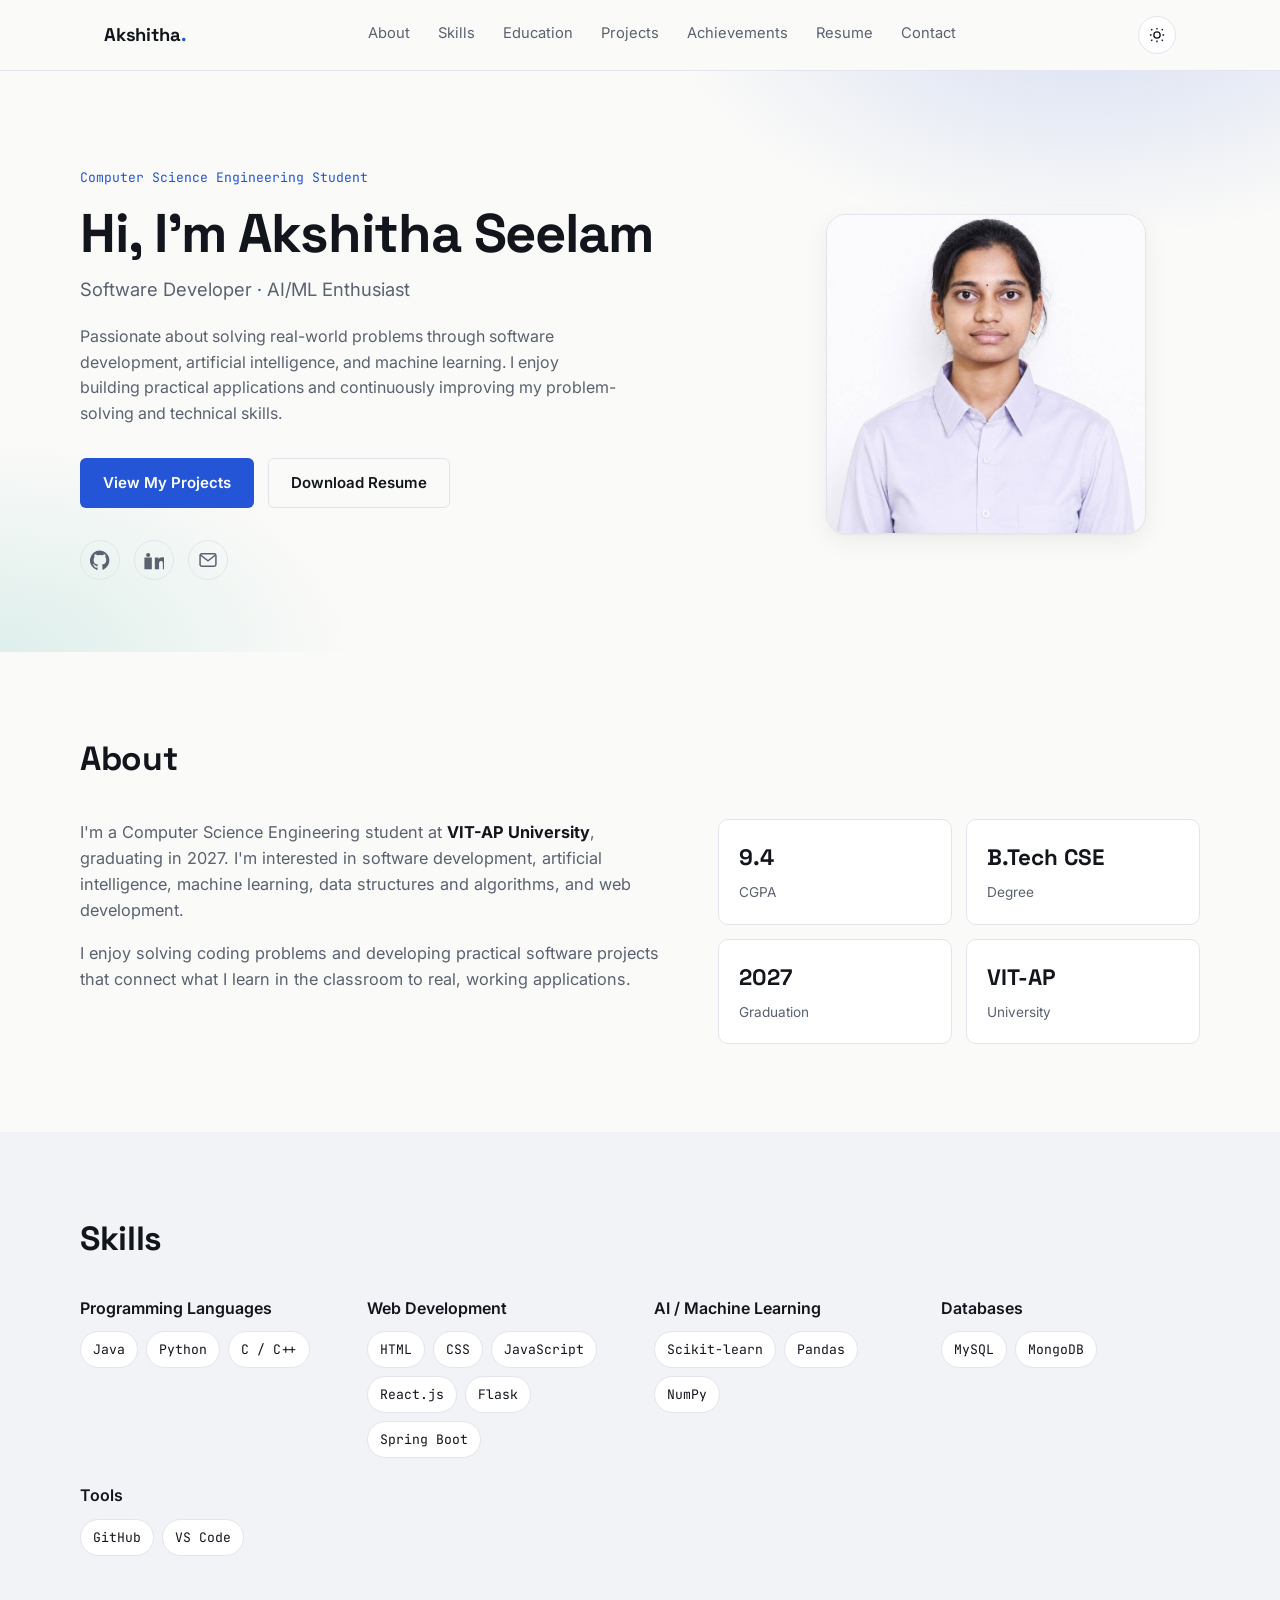
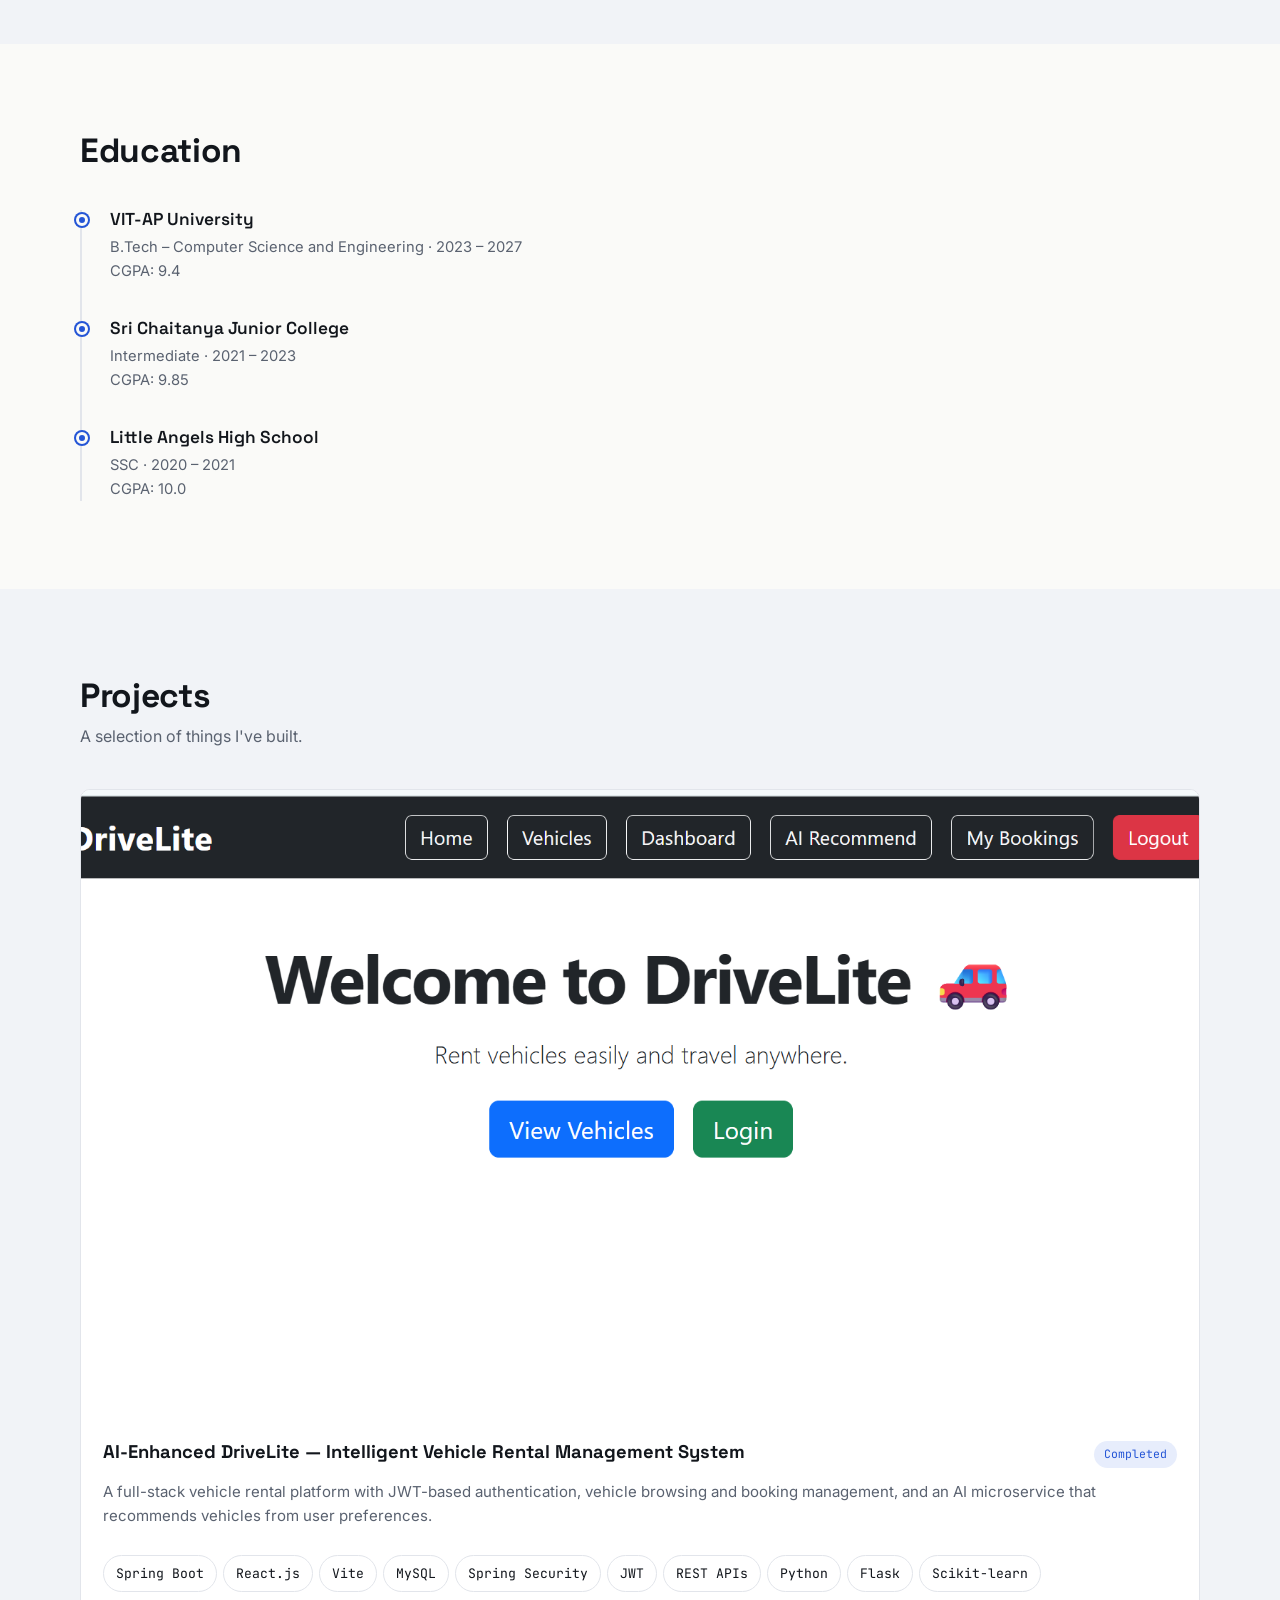
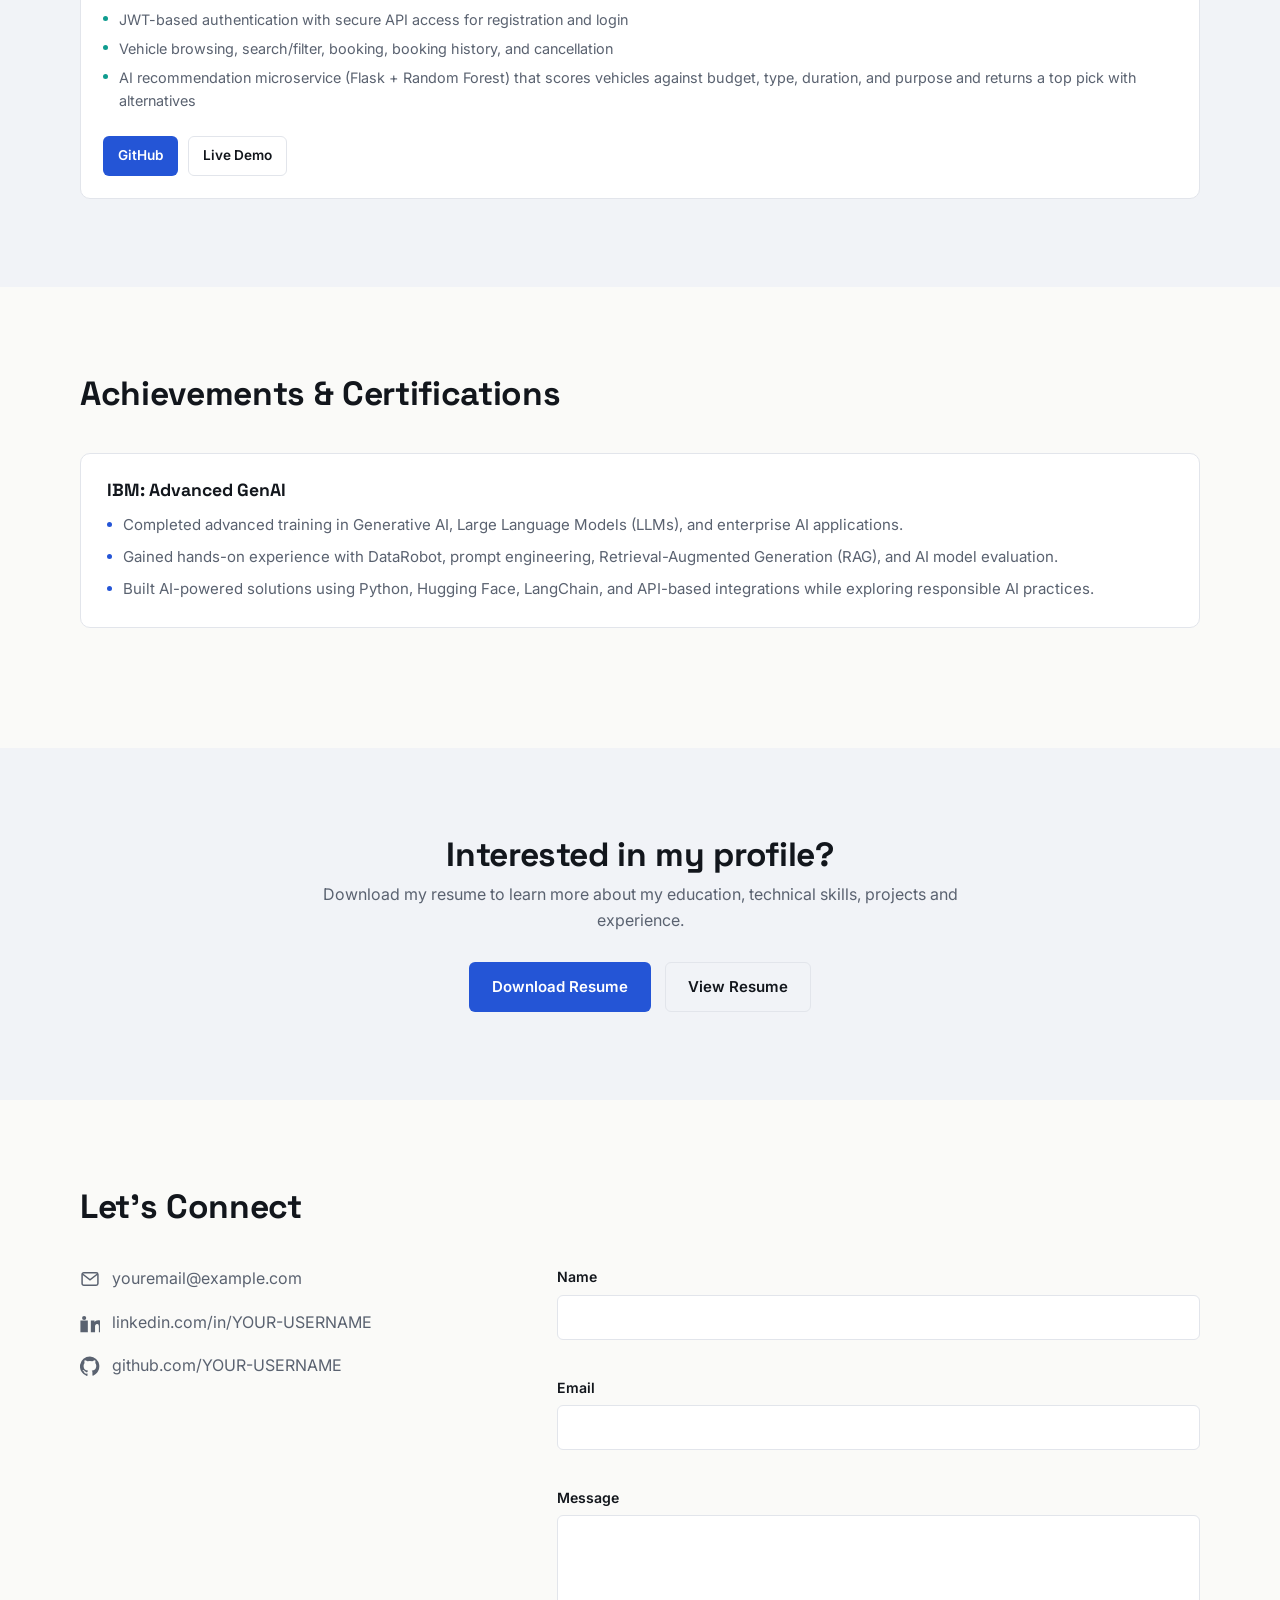
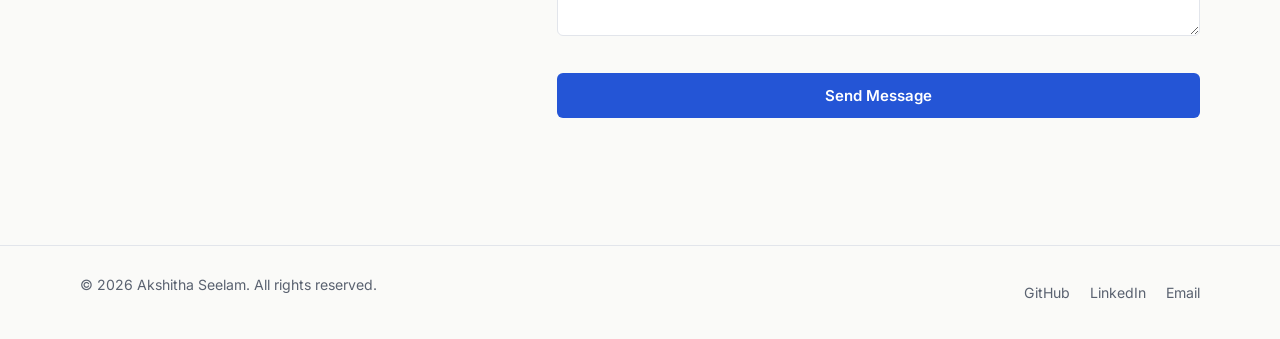
==== index.html @ 9f8aae3a "Fresh portfolio commit" ====
<!DOCTYPE html>
<html lang="en">
<head>
<meta charset="UTF-8" />
<meta name="viewport" content="width=device-width, initial-scale=1.0" />
<title>Akshitha Seelam — Software Developer</title>
<meta name="description" content="Portfolio of Akshitha Seelam, Computer Science Engineering student focused on software development, AI and machine learning." />

<link rel="preconnect" href="https://fonts.googleapis.com">
<link rel="preconnect" href="https://fonts.gstatic.com" crossorigin>
<link href="https://fonts.googleapis.com/css2?family=Space+Grotesk:wght@500;600;700&family=Inter:wght@400;500;600&family=JetBrains+Mono:wght@400;500&display=swap" rel="stylesheet">

<link rel="stylesheet" href="style.css" />
</head>
<body>

<a class="skip-link" href="#main">Skip to content</a>

<!-- ================= NAV ================= -->
<header class="nav" id="nav">
  <div class="nav__inner">
    <a href="#" class="nav__brand">Akshitha<span>.</span></a>

    <nav class="nav__links" id="navLinks">
      <a href="#about" class="nav__link">About</a>
      <a href="#skills" class="nav__link">Skills</a>
      <a href="#education" class="nav__link">Education</a>
      <a href="#projects" class="nav__link">Projects</a>
      <a href="#achievements" class="nav__link">Achievements</a>
      <a href="#resume" class="nav__link">Resume</a>
      <a href="#contact" class="nav__link">Contact</a>
    </nav>

    <div class="nav__actions">
      <button class="theme-toggle" id="themeToggle" aria-label="Switch to dark mode" aria-pressed="false">
        <svg class="icon icon-sun" viewBox="0 0 24 24" fill="none" stroke="currentColor" stroke-width="1.8"><circle cx="12" cy="12" r="4.2"/><path d="M12 2.5v2.2M12 19.3v2.2M4.2 4.2l1.6 1.6M18.2 18.2l1.6 1.6M2.5 12h2.2M19.3 12h2.2M4.2 19.8l1.6-1.6M18.2 5.8l1.6-1.6"/></svg>
        <svg class="icon icon-moon" viewBox="0 0 24 24" fill="none" stroke="currentColor" stroke-width="1.8"><path d="M20 14.5A8.5 8.5 0 1 1 9.5 4a6.8 6.8 0 0 0 10.5 10.5Z"/></svg>
      </button>

      <button class="hamburger" id="hamburger" aria-label="Open menu" aria-expanded="false" aria-controls="navLinks">
        <span></span><span></span><span></span>
      </button>
    </div>
  </div>
</header>

<main id="main">

  <!-- ================= HERO ================= -->
  <section class="hero" id="hero">
    <div class="hero__bg" aria-hidden="true"></div>
    <div class="hero__inner">
      <div class="hero__text">
        <p class="hero__eyebrow">Computer Science Engineering Student</p>
        <h1 class="hero__title">Hi, I'm Akshitha Seelam</h1>
        <p class="hero__role">Software Developer <span class="dot">·</span> AI/ML Enthusiast</p>
        <p class="hero__desc">
          Passionate about solving real-world problems through software development,
          artificial intelligence, and machine learning. I enjoy building practical
          applications and continuously improving my problem-solving and technical skills.
        </p>

        <div class="hero__cta">
          <a href="#projects" class="btn btn--primary">View My Projects</a>
          <a href="assets/Akshitha_Resume.pdf" class="btn btn--outline" download>Download Resume</a>
        </div>

        <div class="hero__social">
          <a href="https://github.com/Akshitha2111" target="_blank" rel="noopener" aria-label="GitHub profile" class="social-link">
            <svg viewBox="0 0 24 24" fill="currentColor" width="20" height="20"><path d="M12 .5a12 12 0 0 0-3.8 23.4c.6.1.8-.3.8-.6v-2.2c-3.3.7-4-1.6-4-1.6-.6-1.4-1.4-1.8-1.4-1.8-1-.8.1-.8.1-.8 1.2.1 1.8 1.2 1.8 1.2 1.1 1.9 2.8 1.3 3.5 1 .1-.8.4-1.3.7-1.6-2.7-.3-5.4-1.3-5.4-5.9 0-1.3.5-2.4 1.2-3.2-.1-.3-.5-1.5.1-3.2 0 0 1-.3 3.3 1.2a11.4 11.4 0 0 1 6 0c2.3-1.5 3.3-1.2 3.3-1.2.6 1.7.2 2.9.1 3.2.8.8 1.2 1.9 1.2 3.2 0 4.6-2.7 5.6-5.4 5.9.4.4.8 1.1.8 2.2v3.3c0 .3.2.7.8.6A12 12 0 0 0 12 .5Z"/></svg>
          </a>
          <a href="https://www.linkedin.com/in/seelam-akshitha-b6147b35" target="_blank" rel="noopener" aria-label="LinkedIn profile" class="social-link">
            <svg viewBox="0 0 24 24" fill="currentColor" width="20" height="20"><path d="M4.98 3.5a2.5 2.5 0 1 1 0 5 2.5 2.5 0 0 1 0-5ZM.5 8.98h8.9V23H.5V8.98ZM13 8.98h4.4v1.9h.06c.6-1.1 2.1-2.3 4.3-2.3 4.6 0 5.5 3 5.5 6.9V23h-4.6v-6.4c0-1.5 0-3.5-2.1-3.5s-2.5 1.7-2.5 3.4V23H13V8.98Z"/></svg>
          </a>
          <a href="mailto:seelamakshitha01@gmail.com" aria-label="Send email" class="social-link">
            <svg viewBox="0 0 24 24" fill="none" stroke="currentColor" stroke-width="1.8" width="20" height="20"><rect x="2.5" y="4.5" width="19" height="15" rx="2"/><path d="m3 6 9 7 9-7"/></svg>
          </a>
        </div>
      </div>

      <div class="hero__portrait">
        <div class="portrait-frame">
          <img src="assets/profile.jpg" alt="Portrait of Akshitha Seelam" class="portrait-img" onerror="this.src='data:image/svg+xml;utf8,<svg xmlns=%22http://www.w3.org/2000/svg%22 width=%22400%22 height=%22400%22><rect width=%22400%22 height=%22400%22 fill=%22%23e7ebf3%22/><text x=%2250%25%22 y=%2250%25%22 font-family=%22sans-serif%22 font-size=%2222%22 fill=%22%237a8199%22 text-anchor=%22middle%22 dy=%22.3em%22>Add profile.jpg</text></svg>'" />
        </div>
      </div>
    </div>
  </section>

  <!-- ================= ABOUT ================= -->
  <section class="section" id="about">
    <div class="section__inner">
      <h2 class="section__title">About</h2>
      <div class="about__grid">
        <div class="about__text">
          <p>
            I'm a Computer Science Engineering student at <strong>VIT-AP University</strong>,
            graduating in 2027. I'm interested in software development, artificial intelligence,
            machine learning, data structures and algorithms, and web development.
          </p>
          <p>
            I enjoy solving coding problems and developing practical software projects that
            connect what I learn in the classroom to real, working applications.
          </p>
        </div>

        <div class="about__stats">
          <div class="stat-card">
            <span class="stat-card__value">9.4</span>
            <span class="stat-card__label">CGPA</span>
          </div>
          <div class="stat-card">
            <span class="stat-card__value">B.Tech CSE</span>
            <span class="stat-card__label">Degree</span>
          </div>
          <div class="stat-card">
            <span class="stat-card__value">2027</span>
            <span class="stat-card__label">Graduation</span>
          </div>
          <div class="stat-card">
            <span class="stat-card__value">VIT-AP</span>
            <span class="stat-card__label">University</span>
          </div>
        </div>
      </div>
    </div>
  </section>

  <!-- ================= SKILLS ================= -->
  <section class="section section--alt" id="skills">
    <div class="section__inner">
      <h2 class="section__title">Skills</h2>

      <div class="skills__grid">
        <div class="skill-group">
          <h3 class="skill-group__title">Programming Languages</h3>
          <div class="badges">
            <span class="badge">Java</span>
            <span class="badge">Python</span>
            <span class="badge">C / C++</span>
          </div>
        </div>

        <div class="skill-group">
          <h3 class="skill-group__title">Web Development</h3>
          <div class="badges">
            <span class="badge">HTML</span>
            <span class="badge">CSS</span>
            <span class="badge">JavaScript</span>
            <span class="badge">React.js</span>
            <span class="badge">Flask</span>
            <span class="badge">Spring Boot</span>
          </div>
        </div>

        <div class="skill-group">
          <h3 class="skill-group__title">AI / Machine Learning</h3>
          <div class="badges">
            <span class="badge">Scikit-learn</span>
            <span class="badge">Pandas</span>
            <span class="badge">NumPy</span>
          </div>
        </div>

        <div class="skill-group">
          <h3 class="skill-group__title">Databases</h3>
          <div class="badges">
            <span class="badge">MySQL</span>
            <span class="badge">MongoDB</span>
          </div>
        </div>

        <div class="skill-group">
          <h3 class="skill-group__title">Tools</h3>
          <div class="badges">
            <span class="badge">GitHub</span>
            <span class="badge">VS Code</span>
          </div>
        </div>
      </div>
    </div>
  </section>

  <!-- ================= EDUCATION ================= -->
  <section class="section" id="education">
    <div class="section__inner">
      <h2 class="section__title">Education</h2>

      <ol class="timeline">
        <li class="timeline__item">
          <div class="timeline__dot"></div>
          <div class="timeline__content">
            <h3>VIT-AP University</h3>
            <p class="timeline__meta">B.Tech – Computer Science and Engineering · 2023 – 2027</p>
            <p class="timeline__meta">CGPA: 9.4</p>
          </div>
        </li>
        <li class="timeline__item">
          <div class="timeline__dot"></div>
          <div class="timeline__content">
            <h3>Sri Chaitanya Junior College</h3>
            <p class="timeline__meta">Intermediate · 2021 – 2023</p>
            <p class="timeline__meta">CGPA: 9.85</p>
          </div>
        </li>
        <li class="timeline__item">
          <div class="timeline__dot"></div>
          <div class="timeline__content">
            <h3>Little Angels High School</h3>
            <p class="timeline__meta">SSC · 2020 – 2021</p>
            <p class="timeline__meta">CGPA: 10.0</p>
          </div>
        </li>
      </ol>
    </div>
  </section>

  <!-- ================= PROJECTS ================= -->
  <section class="section section--alt" id="projects">
    <div class="section__inner">
      <h2 class="section__title">Projects</h2>
      <p class="section__sub">A selection of things I've built.</p>

      <div class="project-grid" id="projectGrid">
        <!-- Project cards are injected by script.js from the projects[] array -->
      </div>
    </div>
  </section>

  <!-- ================= ACHIEVEMENTS ================= -->
  <section class="section" id="achievements">
    <div class="section__inner">
      <h2 class="section__title">Achievements &amp; Certifications</h2>

      <div class="cert-card">
        <h3>IBM: Advanced GenAI</h3>
        <ul>
          <li>Completed advanced training in Generative AI, Large Language Models (LLMs), and enterprise AI applications.</li>
          <li>Gained hands-on experience with DataRobot, prompt engineering, Retrieval-Augmented Generation (RAG), and AI model evaluation.</li>
          <li>Built AI-powered solutions using Python, Hugging Face, LangChain, and API-based integrations while exploring responsible AI practices.</li>
        </ul>
      </div>

    </div>
  </section>

  <!-- ================= RESUME ================= -->
  <section class="section section--alt" id="resume">
    <div class="section__inner section__inner--narrow">
      <h2 class="section__title">Interested in my profile?</h2>
      <p class="resume__desc">
        Download my resume to learn more about my education, technical skills,
        projects and experience.
      </p>
      <div class="resume__cta">
        <a href="assets/Akshitha_Resume.pdf" class="btn btn--primary" download>Download Resume</a>
        <a href="assets/Akshitha_Resume.pdf" class="btn btn--outline" target="_blank" rel="noopener">View Resume</a>
      </div>
    </div>
  </section>

  <!-- ================= CONTACT ================= -->
  <section class="section" id="contact">
    <div class="section__inner">
      <h2 class="section__title">Let's Connect</h2>

      <div class="contact__grid">
        <div class="contact__info">
          <a class="contact__row" href="mailto:seelamakshitha01@gmail.com">
            <svg viewBox="0 0 24 24" fill="none" stroke="currentColor" stroke-width="1.8" width="20" height="20"><rect x="2.5" y="4.5" width="19" height="15" rx="2"/><path d="m3 6 9 7 9-7"/></svg>
            youremail@example.com
          </a>
          <a class="contact__row" href="https://www.linkedin.com/in/seelam-akshitha-b6147b35" target="_blank" rel="noopener">
            <svg viewBox="0 0 24 24" fill="currentColor" width="20" height="20"><path d="M4.98 3.5a2.5 2.5 0 1 1 0 5 2.5 2.5 0 0 1 0-5ZM.5 8.98h8.9V23H.5V8.98ZM13 8.98h4.4v1.9h.06c.6-1.1 2.1-2.3 4.3-2.3 4.6 0 5.5 3 5.5 6.9V23h-4.6v-6.4c0-1.5 0-3.5-2.1-3.5s-2.5 1.7-2.5 3.4V23H13V8.98Z"/></svg>
            linkedin.com/in/YOUR-USERNAME
          </a>
          <a class="contact__row" href="https://github.com/Akshitha2111" target="_blank" rel="noopener">
            <svg viewBox="0 0 24 24" fill="currentColor" width="20" height="20"><path d="M12 .5a12 12 0 0 0-3.8 23.4c.6.1.8-.3.8-.6v-2.2c-3.3.7-4-1.6-4-1.6-.6-1.4-1.4-1.8-1.4-1.8-1-.8.1-.8.1-.8 1.2.1 1.8 1.2 1.8 1.2 1.1 1.9 2.8 1.3 3.5 1 .1-.8.4-1.3.7-1.6-2.7-.3-5.4-1.3-5.4-5.9 0-1.3.5-2.4 1.2-3.2-.1-.3-.5-1.5.1-3.2 0 0 1-.3 3.3 1.2a11.4 11.4 0 0 1 6 0c2.3-1.5 3.3-1.2 3.3-1.2.6 1.7.2 2.9.1 3.2.8.8 1.2 1.9 1.2 3.2 0 4.6-2.7 5.6-5.4 5.9.4.4.8 1.1.8 2.2v3.3c0 .3.2.7.8.6A12 12 0 0 0 12 .5Z"/></svg>
            github.com/YOUR-USERNAME
          </a>
        </div>

        <form class="contact-form" id="contactForm" novalidate>
          <div class="field">
            <label for="name">Name</label>
            <input type="text" id="name" name="name" required minlength="2" autocomplete="name" />
            <span class="field__error" id="nameError"></span>
          </div>

          <div class="field">
            <label for="email">Email</label>
            <input type="email" id="email" name="email" required autocomplete="email" />
            <span class="field__error" id="emailError"></span>
          </div>

          <div class="field">
            <label for="message">Message</label>
            <textarea id="message" name="message" rows="5" required minlength="10"></textarea>
            <span class="field__error" id="messageError"></span>
          </div>

          <!--
            No backend is connected yet. To make this form functional, connect it to
            Formspree, EmailJS, or your own backend endpoint and update the form's
            submit handler in script.js (see handleContactSubmit()).
          -->
          <button type="submit" class="btn btn--primary btn--full">Send Message</button>
          <p class="form__status" id="formStatus" role="status" aria-live="polite"></p>
        </form>
      </div>
    </div>
  </section>

</main>

<!-- ================= FOOTER ================= -->
<footer class="footer">
  <div class="footer__inner">
    <p>© 2026 Akshitha Seelam. All rights reserved.</p>
    <div class="footer__links">
      <a href="https://github.com/Akshitha2111" target="_blank" rel="noopener">GitHub</a>
      <a href="https://www.linkedin.com/in/seelam-akshitha-b6147b35" target="_blank" rel="noopener">LinkedIn</a>
      <a href="mailto:seelamakshitha01@gmail.com">Email</a>
    </div>
  </div>
</footer>

<script src="script.js"></script>
</body>
</html>
---- style.css ----
/* ==========================================================================
   Akshitha Seelam — Portfolio
   Design tokens
   ========================================================================== */
:root {
  --font-display: "Space Grotesk", "Segoe UI", sans-serif;
  --font-body: "Inter", "Segoe UI", sans-serif;
  --font-mono: "JetBrains Mono", "SFMono-Regular", monospace;

  --bg: #FAFAF8;
  --bg-alt: #F1F3F7;
  --surface: #FFFFFF;
  --border: #E2E5EB;
  --text: #12161C;
  --text-muted: #5A6270;
  --accent: #2455D6;
  --accent-soft: #E7EDFC;
  --accent-2: #0F9C8F;

  --shadow: 0 1px 2px rgba(18, 22, 28, 0.04), 0 8px 24px rgba(18, 22, 28, 0.06);
  --radius-sm: 6px;
  --radius-md: 10px;
  --max-width: 1120px;

  --transition: 180ms ease;
}

:root[data-theme="dark"] {
  --bg: #0E1116;
  --bg-alt: #141821;
  --surface: #171C25;
  --border: #262C38;
  --text: #EDEFF3;
  --text-muted: #9BA3B2;
  --accent: #5C8CFF;
  --accent-soft: #1B2540;
  --accent-2: #29C7B4;

  --shadow: 0 1px 2px rgba(0, 0, 0, 0.3), 0 12px 32px rgba(0, 0, 0, 0.35);
}

@media (prefers-reduced-motion: reduce) {
  *, *::before, *::after {
    animation-duration: 0.01ms !important;
    transition-duration: 0.01ms !important;
    scroll-behavior: auto !important;
  }
}

/* ==========================================================================
   Reset
   ========================================================================== */
* { box-sizing: border-box; }
html { scroll-behavior: smooth; }
body {
  margin: 0;
  background: var(--bg);
  color: var(--text);
  font-family: var(--font-body);
  font-size: 16px;
  line-height: 1.6;
  -webkit-font-smoothing: antialiased;
  transition: background var(--transition), color var(--transition);
}
img { max-width: 100%; display: block; }
a { color: inherit; text-decoration: none; }
ul, ol { margin: 0; padding: 0; list-style: none; }
h1, h2, h3 { font-family: var(--font-display); margin: 0; line-height: 1.15; }
p { margin: 0 0 1em; }
p:last-child { margin-bottom: 0; }

.skip-link {
  position: absolute;
  left: -999px;
  top: 0;
  background: var(--accent);
  color: #fff;
  padding: 10px 16px;
  z-index: 100;
  border-radius: 0 0 var(--radius-sm) 0;
}
.skip-link:focus { left: 0; }

:focus-visible {
  outline: 2px solid var(--accent);
  outline-offset: 2px;
}

/* ==========================================================================
   Nav
   ========================================================================== */
.nav {
  position: sticky;
  top: 0;
  z-index: 50;
  background: color-mix(in srgb, var(--bg) 88%, transparent);
  backdrop-filter: blur(10px);
  border-bottom: 1px solid var(--border);
}
.nav__inner {
  max-width: var(--max-width);
  margin: 0 auto;
  padding: 16px 24px;
  display: flex;
  align-items: center;
  justify-content: space-between;
}
.nav__brand {
  font-family: var(--font-display);
  font-weight: 700;
  font-size: 1.15rem;
  letter-spacing: -0.01em;
}
.nav__brand span { color: var(--accent); }

.nav__links {
  display: flex;
  gap: 28px;
}
.nav__link {
  font-size: 0.92rem;
  color: var(--text-muted);
  padding: 6px 0;
  border-bottom: 2px solid transparent;
  transition: color var(--transition), border-color var(--transition);
}
.nav__link:hover, .nav__link:focus-visible { color: var(--text); border-color: var(--accent); }

.nav__actions { display: flex; align-items: center; gap: 10px; }

.theme-toggle {
  width: 38px; height: 38px;
  border-radius: 50%;
  border: 1px solid var(--border);
  background: var(--surface);
  color: var(--text);
  display: grid;
  place-items: center;
  cursor: pointer;
  transition: border-color var(--transition), background var(--transition);
}
.theme-toggle:hover { border-color: var(--accent); }
.theme-toggle .icon { width: 18px; height: 18px; }
.theme-toggle .icon-moon { display: none; }
:root[data-theme="dark"] .theme-toggle .icon-sun { display: none; }
:root[data-theme="dark"] .theme-toggle .icon-moon { display: block; }

.hamburger {
  display: none;
  width: 38px; height: 38px;
  border-radius: var(--radius-sm);
  border: 1px solid var(--border);
  background: var(--surface);
  cursor: pointer;
  flex-direction: column;
  align-items: center;
  justify-content: center;
  gap: 4px;
}
.hamburger span {
  width: 18px; height: 2px;
  background: var(--text);
  transition: transform var(--transition), opacity var(--transition);
}
.hamburger[aria-expanded="true"] span:nth-child(1) { transform: translateY(6px) rotate(45deg); }
.hamburger[aria-expanded="true"] span:nth-child(2) { opacity: 0; }
.hamburger[aria-expanded="true"] span:nth-child(3) { transform: translateY(-6px) rotate(-45deg); }

/* ==========================================================================
   Buttons
   ========================================================================== */
.btn {
  display: inline-flex;
  align-items: center;
  justify-content: center;
  padding: 12px 22px;
  border-radius: var(--radius-sm);
  font-family: var(--font-body);
  font-weight: 600;
  font-size: 0.94rem;
  border: 1px solid transparent;
  cursor: pointer;
  transition: transform var(--transition), background var(--transition), border-color var(--transition), color var(--transition);
}
.btn:hover { transform: translateY(-1px); }
.btn--primary { background: var(--accent); color: #fff; }
.btn--primary:hover { background: color-mix(in srgb, var(--accent) 88%, black); }
.btn--outline { background: transparent; color: var(--text); border-color: var(--border); }
.btn--outline:hover { border-color: var(--accent); color: var(--accent); }
.btn--full { width: 100%; }
.btn--sm { padding: 8px 14px; font-size: 0.85rem; }

/* ==========================================================================
   Hero
   ========================================================================== */
.hero {
  position: relative;
  overflow: hidden;
  padding: 96px 24px 72px;
}
.hero__bg {
  position: absolute;
  inset: 0;
  z-index: -1;
  background:
    radial-gradient(600px 320px at 85% -10%, color-mix(in srgb, var(--accent) 16%, transparent), transparent 70%),
    radial-gradient(500px 300px at 0% 100%, color-mix(in srgb, var(--accent-2) 12%, transparent), transparent 70%);
}
.hero__inner {
  max-width: var(--max-width);
  margin: 0 auto;
  display: grid;
  grid-template-columns: 1.2fr 0.8fr;
  gap: 48px;
  align-items: center;
}
.hero__eyebrow {
  font-family: var(--font-mono);
  font-size: 0.82rem;
  color: var(--accent);
  margin-bottom: 14px;
}
.hero__title {
  font-size: clamp(2.2rem, 4.5vw, 3.4rem);
  font-weight: 700;
  letter-spacing: -0.02em;
  margin-bottom: 10px;
}
.hero__role {
  font-size: 1.15rem;
  color: var(--text-muted);
  margin-bottom: 20px;
}
.hero__role .dot { color: var(--accent); }
.hero__desc {
  max-width: 54ch;
  color: var(--text-muted);
  margin-bottom: 32px;
}
.hero__cta { display: flex; gap: 14px; flex-wrap: wrap; margin-bottom: 32px; }
.hero__social { display: flex; gap: 14px; }
.social-link {
  width: 40px; height: 40px;
  display: grid;
  place-items: center;
  border-radius: 50%;
  border: 1px solid var(--border);
  color: var(--text-muted);
  transition: color var(--transition), border-color var(--transition), transform var(--transition);
}
.social-link:hover { color: var(--accent); border-color: var(--accent); transform: translateY(-2px); }

.hero__portrait { display: flex; justify-content: center; }
.portrait-frame {
  width: min(320px, 80vw);
  aspect-ratio: 1;
  border-radius: 20px;
  overflow: hidden;
  border: 1px solid var(--border);
  box-shadow: var(--shadow);
  background: var(--surface);
}
.portrait-img { width: 100%; height: 100%; object-fit: cover; }

/* ==========================================================================
   Sections
   ========================================================================== */
.section { padding: 88px 24px; }
.section--alt { background: var(--bg-alt); }
.section__inner { max-width: var(--max-width); margin: 0 auto; }
.section__inner--narrow { max-width: 640px; text-align: center; }
.section__title {
  font-size: clamp(1.6rem, 3vw, 2.1rem);
  font-weight: 700;
  letter-spacing: -0.01em;
  margin-bottom: 8px;
}
.section__sub { color: var(--text-muted); margin-bottom: 40px; }
#skills .section__title, #education .section__title, #achievements .section__title,
#about .section__title, #contact .section__title { margin-bottom: 40px; }

/* About */
.about__grid {
  display: grid;
  grid-template-columns: 1.1fr 0.9fr;
  gap: 48px;
  align-items: start;
}
.about__text { color: var(--text-muted); font-size: 1.02rem; }
.about__text strong { color: var(--text); }
.about__stats {
  display: grid;
  grid-template-columns: 1fr 1fr;
  gap: 14px;
}
.stat-card {
  background: var(--surface);
  border: 1px solid var(--border);
  border-radius: var(--radius-md);
  padding: 20px;
  display: flex;
  flex-direction: column;
  gap: 6px;
}
.stat-card__value { font-family: var(--font-display); font-size: 1.4rem; font-weight: 700; }
.stat-card__label { font-size: 0.85rem; color: var(--text-muted); }

/* Skills */
.skills__grid {
  display: grid;
  grid-template-columns: repeat(auto-fit, minmax(230px, 1fr));
  gap: 28px;
}
.skill-group__title {
  font-size: 1rem;
  font-weight: 600;
  margin-bottom: 14px;
  font-family: var(--font-body);
}
.badges { display: flex; flex-wrap: wrap; gap: 8px; }
.badge {
  font-family: var(--font-mono);
  font-size: 0.82rem;
  padding: 7px 12px;
  border-radius: 999px;
  background: var(--surface);
  border: 1px solid var(--border);
  color: var(--text);
}
.badge--link { color: var(--accent); cursor: pointer; transition: border-color var(--transition); }
.badge--link:hover { border-color: var(--accent); }

/* Education timeline */
.timeline { position: relative; padding-left: 28px; border-left: 2px solid var(--border); }
.timeline__item { position: relative; padding-bottom: 36px; }
.timeline__item:last-child { padding-bottom: 0; }
.timeline__dot {
  position: absolute;
  left: -34px;
  top: 4px;
  width: 12px; height: 12px;
  border-radius: 50%;
  background: var(--accent);
  border: 3px solid var(--bg);
  box-shadow: 0 0 0 2px var(--accent);
}
.timeline__content h3 { font-size: 1.08rem; font-weight: 600; margin-bottom: 6px; }
.timeline__meta { color: var(--text-muted); font-size: 0.92rem; margin: 0; }

/* Projects */
.project-grid {
  display: grid;
  grid-template-columns: repeat(auto-fit, minmax(320px, 1fr));
  gap: 28px;
}
.project-card {
  background: var(--surface);
  border: 1px solid var(--border);
  border-radius: var(--radius-md);
  overflow: hidden;
  display: flex;
  flex-direction: column;
  transition: transform var(--transition), box-shadow var(--transition);
}
.project-card:hover { transform: translateY(-4px); box-shadow: var(--shadow); }
.project-card__image {
  aspect-ratio: 16/9;
  background: var(--bg-alt);
  display: grid;
  place-items: center;
  color: var(--text-muted);
  font-family: var(--font-mono);
  font-size: 0.8rem;
  overflow: hidden;
}
.project-card__image img { width: 100%; height: 100%; object-fit: cover; }
.project-card__body { padding: 22px; display: flex; flex-direction: column; gap: 12px; flex: 1; }
.project-card__top { display: flex; justify-content: space-between; align-items: flex-start; gap: 10px; }
.project-card__title { font-size: 1.15rem; font-weight: 700; }
.status-pill {
  font-family: var(--font-mono);
  font-size: 0.72rem;
  padding: 4px 10px;
  border-radius: 999px;
  white-space: nowrap;
  background: var(--accent-soft);
  color: var(--accent);
}
.project-card__desc { color: var(--text-muted); font-size: 0.94rem; }
.project-card__tech { display: flex; flex-wrap: wrap; gap: 6px; }
.project-card__features { margin-top: 4px; }
.project-card__features li {
  position: relative;
  padding-left: 16px;
  color: var(--text-muted);
  font-size: 0.9rem;
  margin-bottom: 6px;
}
.project-card__features li::before {
  content: "";
  position: absolute;
  left: 0; top: 8px;
  width: 5px; height: 5px;
  border-radius: 50%;
  background: var(--accent-2);
}
.project-card__actions { display: flex; gap: 10px; margin-top: auto; padding-top: 6px; }

/* Achievements */
.cert-card {
  background: var(--surface);
  border: 1px solid var(--border);
  border-radius: var(--radius-md);
  padding: 26px;
  margin-bottom: 32px;
}
.cert-card h3 { font-size: 1.1rem; margin-bottom: 12px; }
.cert-card ul { display: flex; flex-direction: column; gap: 8px; }
.cert-card li { position: relative; padding-left: 16px; color: var(--text-muted); font-size: 0.94rem; }
.cert-card li::before { content: "";position: absolute; left: 0; top: 9px; width: 5px; height: 5px; border-radius: 50%; background: var(--accent); }

.coding-block h3 { font-size: 1.1rem; margin-bottom: 10px; }
.coding-block p { color: var(--text-muted); }
.coding-block .badges { margin: 14px 0 8px; }
.placeholder-note { font-size: 0.82rem; color: var(--text-muted); font-style: italic; }

/* Resume */
.resume__desc { color: var(--text-muted); margin-bottom: 28px; }
.resume__cta { display: flex; gap: 14px; justify-content: center; flex-wrap: wrap; }

/* Contact */
.contact__grid {
  display: grid;
  grid-template-columns: 0.8fr 1.2fr;
  gap: 48px;
}
.contact__info { display: flex; flex-direction: column; gap: 18px; }
.contact__row {
  display: flex;
  align-items: center;
  gap: 12px;
  color: var(--text-muted);
  transition: color var(--transition);
}
.contact__row:hover { color: var(--accent); }

.contact-form { display: flex; flex-direction: column; gap: 18px; }
.field { display: flex; flex-direction: column; gap: 6px; }
.field label { font-size: 0.88rem; font-weight: 600; }
.field input, .field textarea {
  font-family: var(--font-body);
  font-size: 0.95rem;
  padding: 12px 14px;
  border-radius: var(--radius-sm);
  border: 1px solid var(--border);
  background: var(--surface);
  color: var(--text);
  resize: vertical;
  transition: border-color var(--transition);
}
.field input:focus, .field textarea:focus { border-color: var(--accent); }
.field input.invalid, .field textarea.invalid { border-color: #E5484D; }
.field__error { font-size: 0.8rem; color: #E5484D; min-height: 1em; }
.form__status { font-size: 0.9rem; color: var(--accent-2); min-height: 1.2em; margin-top: 4px; }

/* ==========================================================================
   Footer
   ========================================================================== */
.footer { border-top: 1px solid var(--border); padding: 28px 24px; }
.footer__inner {
  max-width: var(--max-width);
  margin: 0 auto;
  display: flex;
  justify-content: space-between;
  align-items: center;
  flex-wrap: wrap;
  gap: 12px;
  color: var(--text-muted);
  font-size: 0.88rem;
}
.footer__links { display: flex; gap: 20px; }
.footer__links a:hover { color: var(--accent); }

/* ==========================================================================
   Entrance animation (single, subtle)
   ========================================================================== */
.reveal { opacity: 0; transform: translateY(14px); transition: opacity 500ms ease, transform 500ms ease; }
.reveal.is-visible { opacity: 1; transform: translateY(0); }

/* ==========================================================================
   Responsive
   ========================================================================== */
@media (max-width: 860px) {
  .hero__inner { grid-template-columns: 1fr; }
  .hero__portrait { order: -1; }
  .portrait-frame { width: 220px; }
  .about__grid, .contact__grid { grid-template-columns: 1fr; }
}

@media (max-width: 720px) {
  .nav__links {
    position: fixed;
    top: 68px;
    left: 0; right: 0;
    background: var(--bg);
    border-bottom: 1px solid var(--border);
    flex-direction: column;
    gap: 0;
    padding: 8px 24px 18px;
    transform: translateY(-8px);
    opacity: 0;
    pointer-events: none;
    transition: opacity var(--transition), transform var(--transition);
  }
  .nav__links.is-open { opacity: 1; transform: translateY(0); pointer-events: auto; }
  .nav__link { padding: 12px 0; border-bottom: 1px solid var(--border); }
  .hamburger { display: flex; }
}

@media (max-width: 480px) {
  .hero { padding: 72px 20px 56px; }
  .section { padding: 64px 20px; }
  .hero__cta, .resume__cta { flex-direction: column; align-items: stretch; }
}
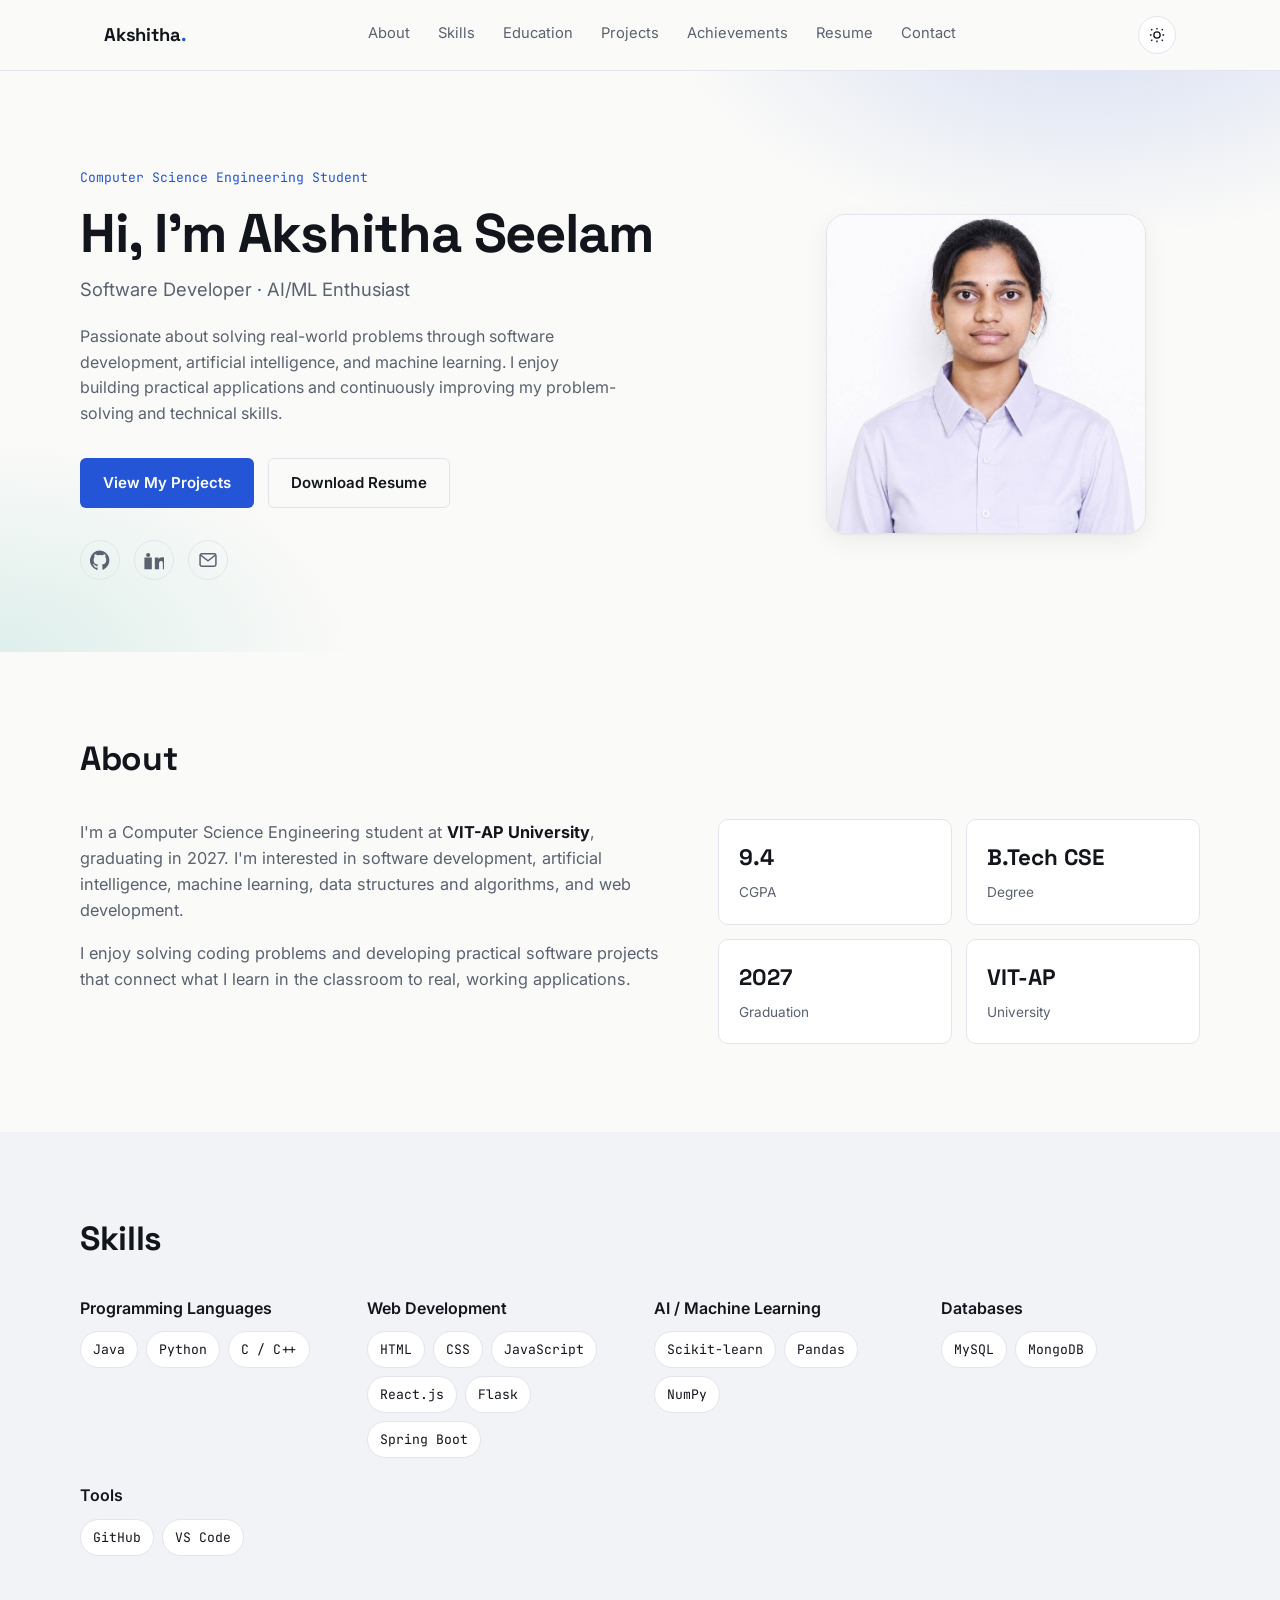
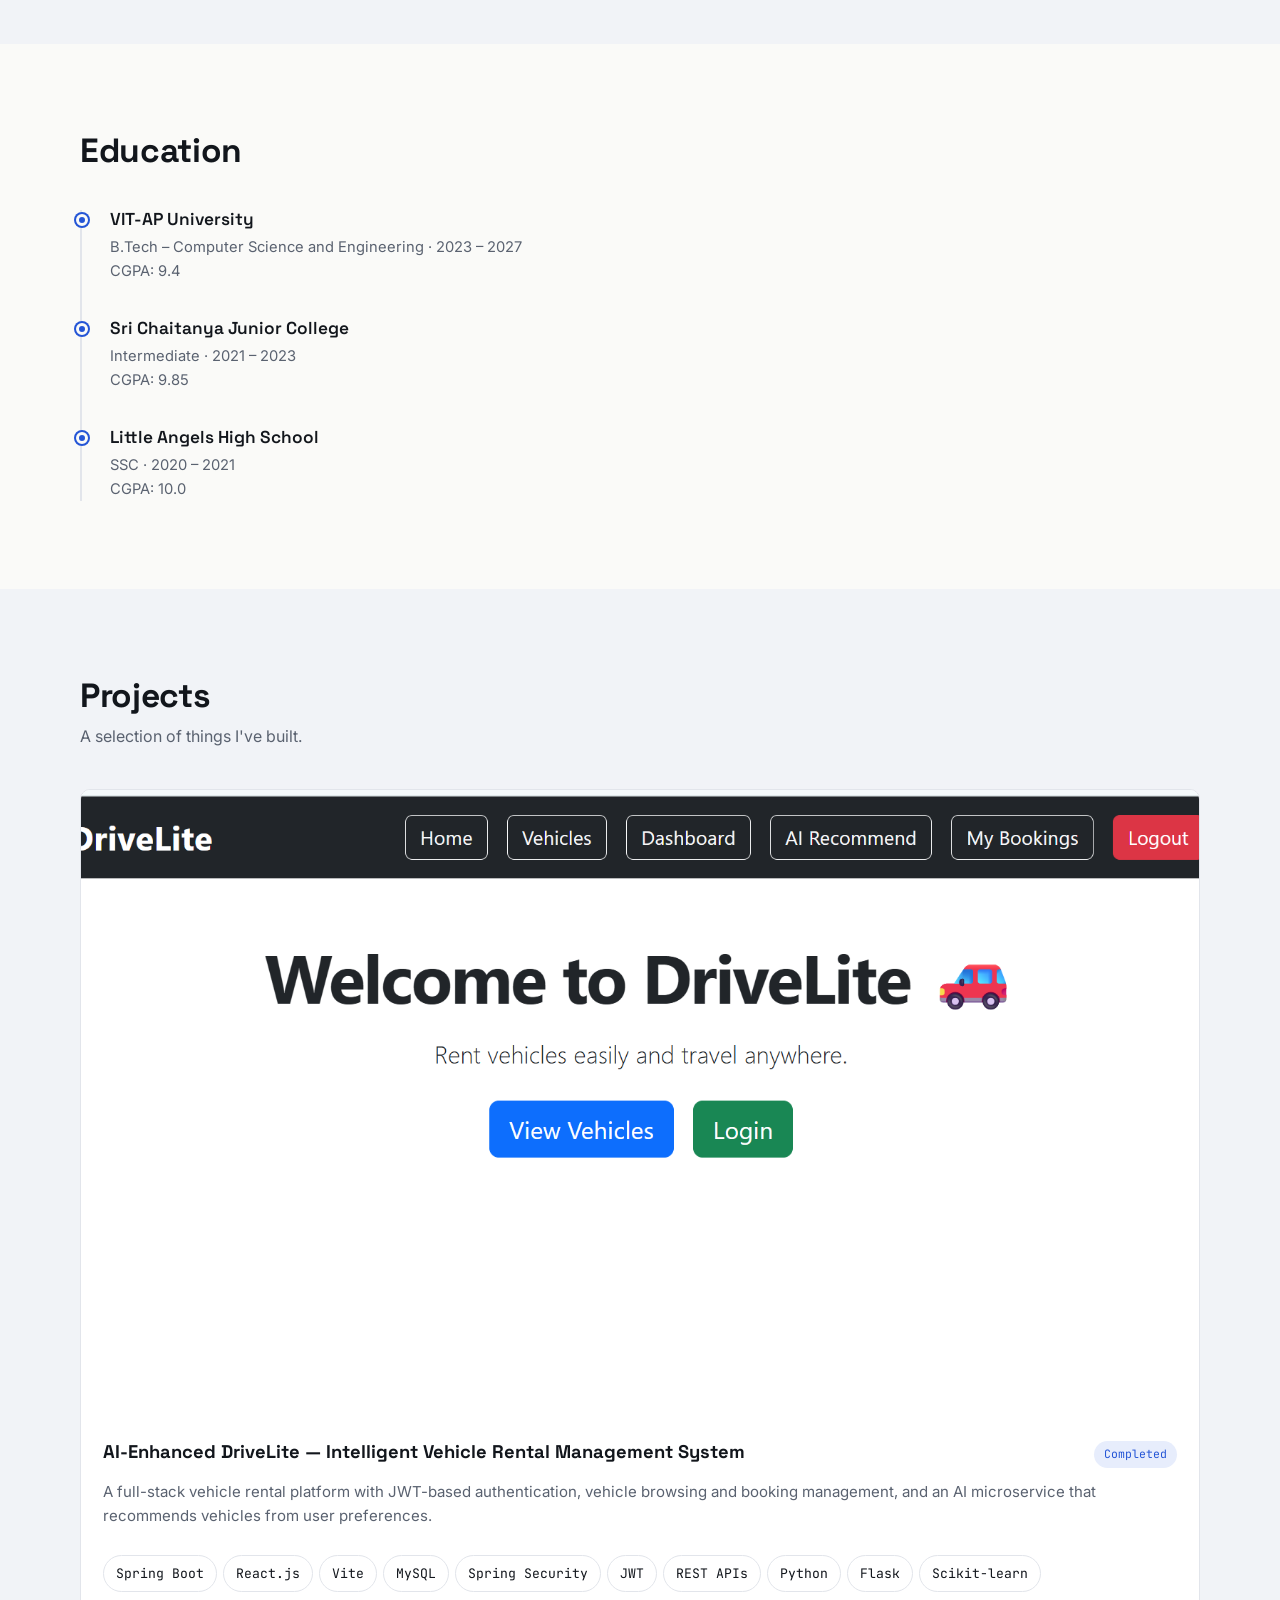
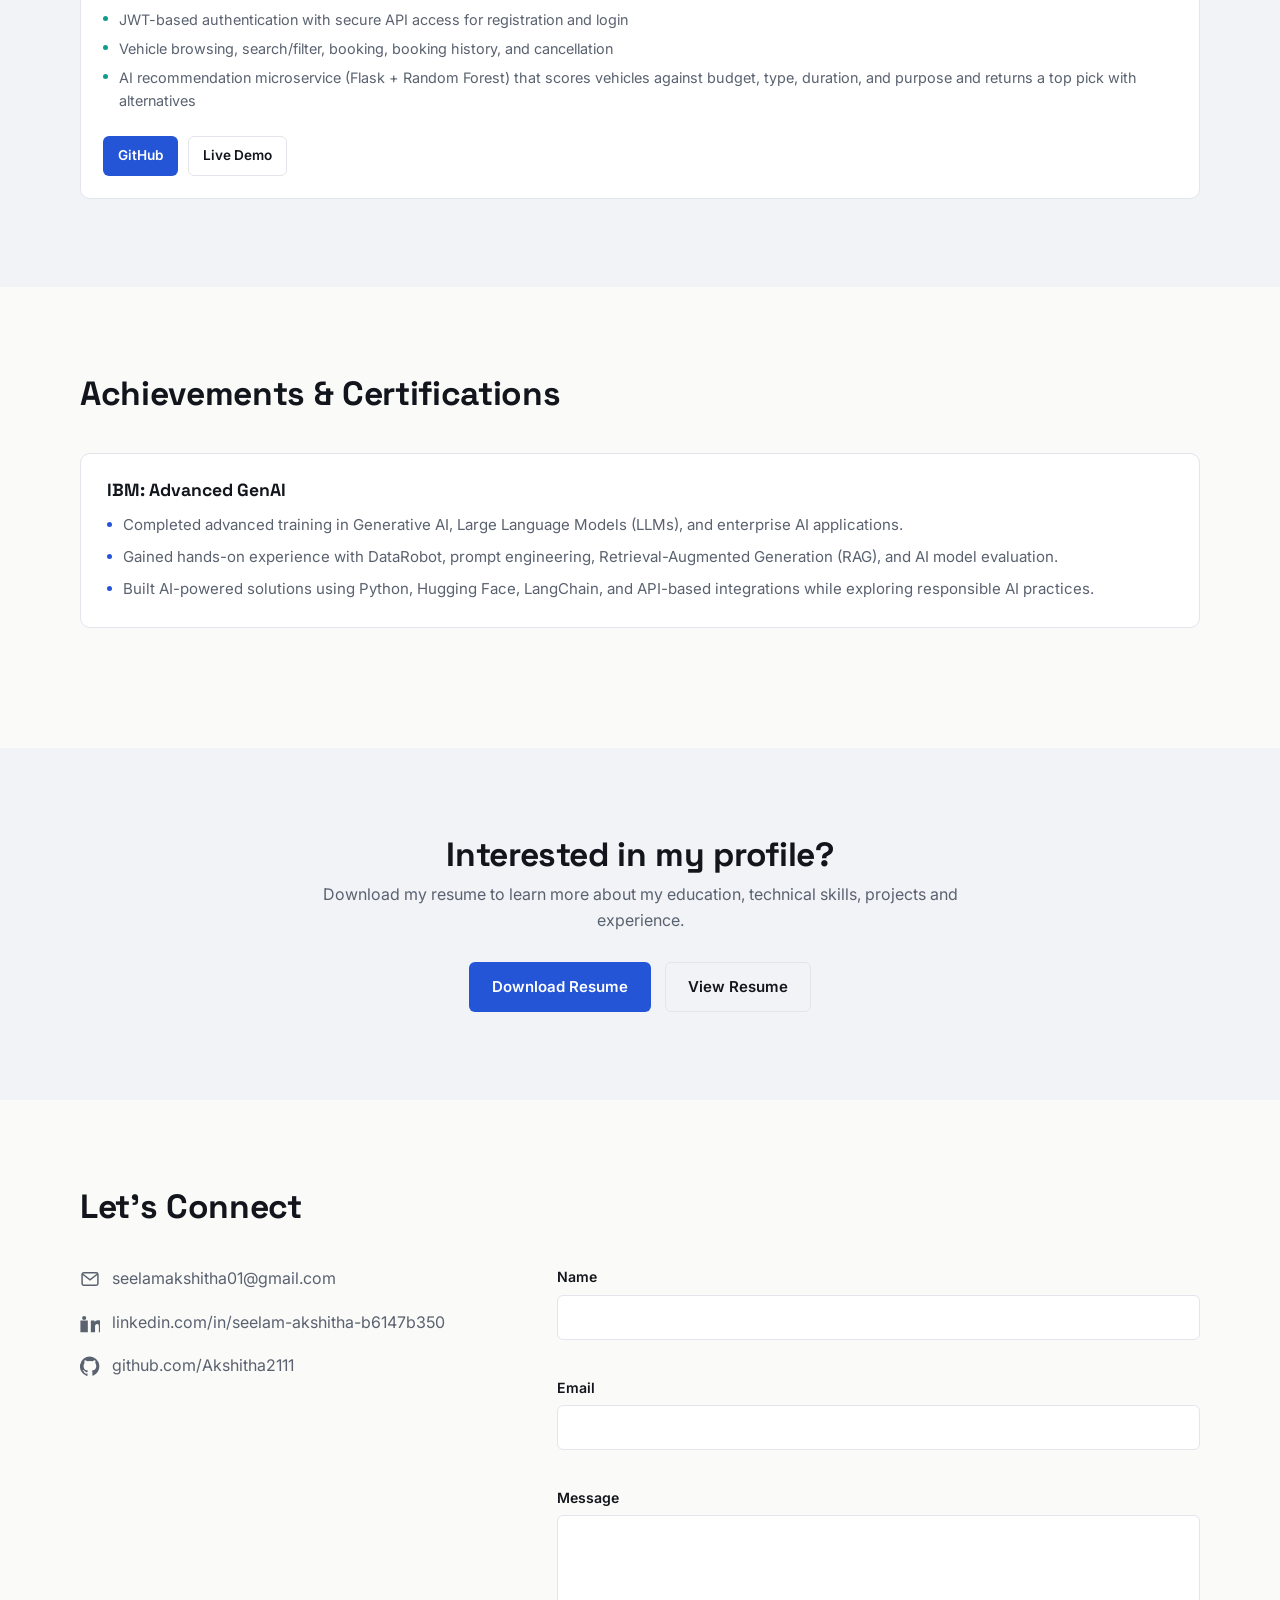
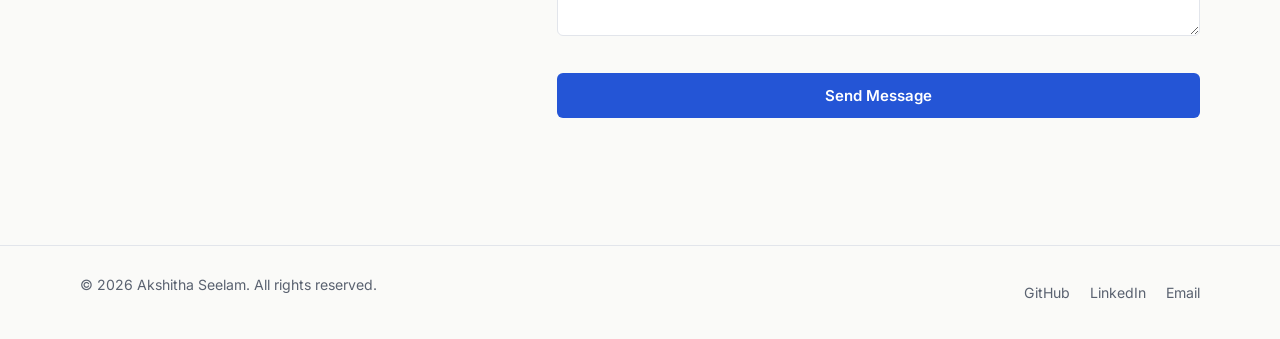
==== commit 6a9e9f06: "Update contact details and LinkedIn URL" ====
--- a/index.html
+++ b/index.html
@@ -69,7 +69,7 @@
           <a href="https://github.com/Akshitha2111" target="_blank" rel="noopener" aria-label="GitHub profile" class="social-link">
             <svg viewBox="0 0 24 24" fill="currentColor" width="20" height="20"><path d="M12 .5a12 12 0 0 0-3.8 23.4c.6.1.8-.3.8-.6v-2.2c-3.3.7-4-1.6-4-1.6-.6-1.4-1.4-1.8-1.4-1.8-1-.8.1-.8.1-.8 1.2.1 1.8 1.2 1.8 1.2 1.1 1.9 2.8 1.3 3.5 1 .1-.8.4-1.3.7-1.6-2.7-.3-5.4-1.3-5.4-5.9 0-1.3.5-2.4 1.2-3.2-.1-.3-.5-1.5.1-3.2 0 0 1-.3 3.3 1.2a11.4 11.4 0 0 1 6 0c2.3-1.5 3.3-1.2 3.3-1.2.6 1.7.2 2.9.1 3.2.8.8 1.2 1.9 1.2 3.2 0 4.6-2.7 5.6-5.4 5.9.4.4.8 1.1.8 2.2v3.3c0 .3.2.7.8.6A12 12 0 0 0 12 .5Z"/></svg>
           </a>
-          <a href="https://www.linkedin.com/in/seelam-akshitha-b6147b35" target="_blank" rel="noopener" aria-label="LinkedIn profile" class="social-link">
+          <a href="https://www.linkedin.com/in/seelam-akshitha-b6147b350?utm_source=share_via&amp;utm_content=profile&amp;utm_medium=member_android" target="_blank" rel="noopener" aria-label="LinkedIn profile" class="social-link">
             <svg viewBox="0 0 24 24" fill="currentColor" width="20" height="20"><path d="M4.98 3.5a2.5 2.5 0 1 1 0 5 2.5 2.5 0 0 1 0-5ZM.5 8.98h8.9V23H.5V8.98ZM13 8.98h4.4v1.9h.06c.6-1.1 2.1-2.3 4.3-2.3 4.6 0 5.5 3 5.5 6.9V23h-4.6v-6.4c0-1.5 0-3.5-2.1-3.5s-2.5 1.7-2.5 3.4V23H13V8.98Z"/></svg>
           </a>
           <a href="mailto:seelamakshitha01@gmail.com" aria-label="Send email" class="social-link">
@@ -240,6 +240,7 @@
         </ul>
       </div>
 
+      
     </div>
   </section>
 
@@ -267,15 +268,15 @@
         <div class="contact__info">
           <a class="contact__row" href="mailto:seelamakshitha01@gmail.com">
             <svg viewBox="0 0 24 24" fill="none" stroke="currentColor" stroke-width="1.8" width="20" height="20"><rect x="2.5" y="4.5" width="19" height="15" rx="2"/><path d="m3 6 9 7 9-7"/></svg>
-            youremail@example.com
-          </a>
-          <a class="contact__row" href="https://www.linkedin.com/in/seelam-akshitha-b6147b35" target="_blank" rel="noopener">
+            seelamakshitha01@gmail.com
+          </a>
+          <a class="contact__row" href="https://www.linkedin.com/in/seelam-akshitha-b6147b350?utm_source=share_via&amp;utm_content=profile&amp;utm_medium=member_android" target="_blank" rel="noopener">
             <svg viewBox="0 0 24 24" fill="currentColor" width="20" height="20"><path d="M4.98 3.5a2.5 2.5 0 1 1 0 5 2.5 2.5 0 0 1 0-5ZM.5 8.98h8.9V23H.5V8.98ZM13 8.98h4.4v1.9h.06c.6-1.1 2.1-2.3 4.3-2.3 4.6 0 5.5 3 5.5 6.9V23h-4.6v-6.4c0-1.5 0-3.5-2.1-3.5s-2.5 1.7-2.5 3.4V23H13V8.98Z"/></svg>
-            linkedin.com/in/YOUR-USERNAME
+            linkedin.com/in/seelam-akshitha-b6147b350
           </a>
           <a class="contact__row" href="https://github.com/Akshitha2111" target="_blank" rel="noopener">
             <svg viewBox="0 0 24 24" fill="currentColor" width="20" height="20"><path d="M12 .5a12 12 0 0 0-3.8 23.4c.6.1.8-.3.8-.6v-2.2c-3.3.7-4-1.6-4-1.6-.6-1.4-1.4-1.8-1.4-1.8-1-.8.1-.8.1-.8 1.2.1 1.8 1.2 1.8 1.2 1.1 1.9 2.8 1.3 3.5 1 .1-.8.4-1.3.7-1.6-2.7-.3-5.4-1.3-5.4-5.9 0-1.3.5-2.4 1.2-3.2-.1-.3-.5-1.5.1-3.2 0 0 1-.3 3.3 1.2a11.4 11.4 0 0 1 6 0c2.3-1.5 3.3-1.2 3.3-1.2.6 1.7.2 2.9.1 3.2.8.8 1.2 1.9 1.2 3.2 0 4.6-2.7 5.6-5.4 5.9.4.4.8 1.1.8 2.2v3.3c0 .3.2.7.8.6A12 12 0 0 0 12 .5Z"/></svg>
-            github.com/YOUR-USERNAME
+            github.com/Akshitha2111
           </a>
         </div>
 
@@ -318,7 +319,7 @@
     <p>© 2026 Akshitha Seelam. All rights reserved.</p>
     <div class="footer__links">
       <a href="https://github.com/Akshitha2111" target="_blank" rel="noopener">GitHub</a>
-      <a href="https://www.linkedin.com/in/seelam-akshitha-b6147b35" target="_blank" rel="noopener">LinkedIn</a>
+      <a href="https://www.linkedin.com/in/seelam-akshitha-b6147b350?utm_source=share_via&amp;utm_content=profile&amp;utm_medium=member_android" target="_blank" rel="noopener">LinkedIn</a>
       <a href="mailto:seelamakshitha01@gmail.com">Email</a>
     </div>
   </div>
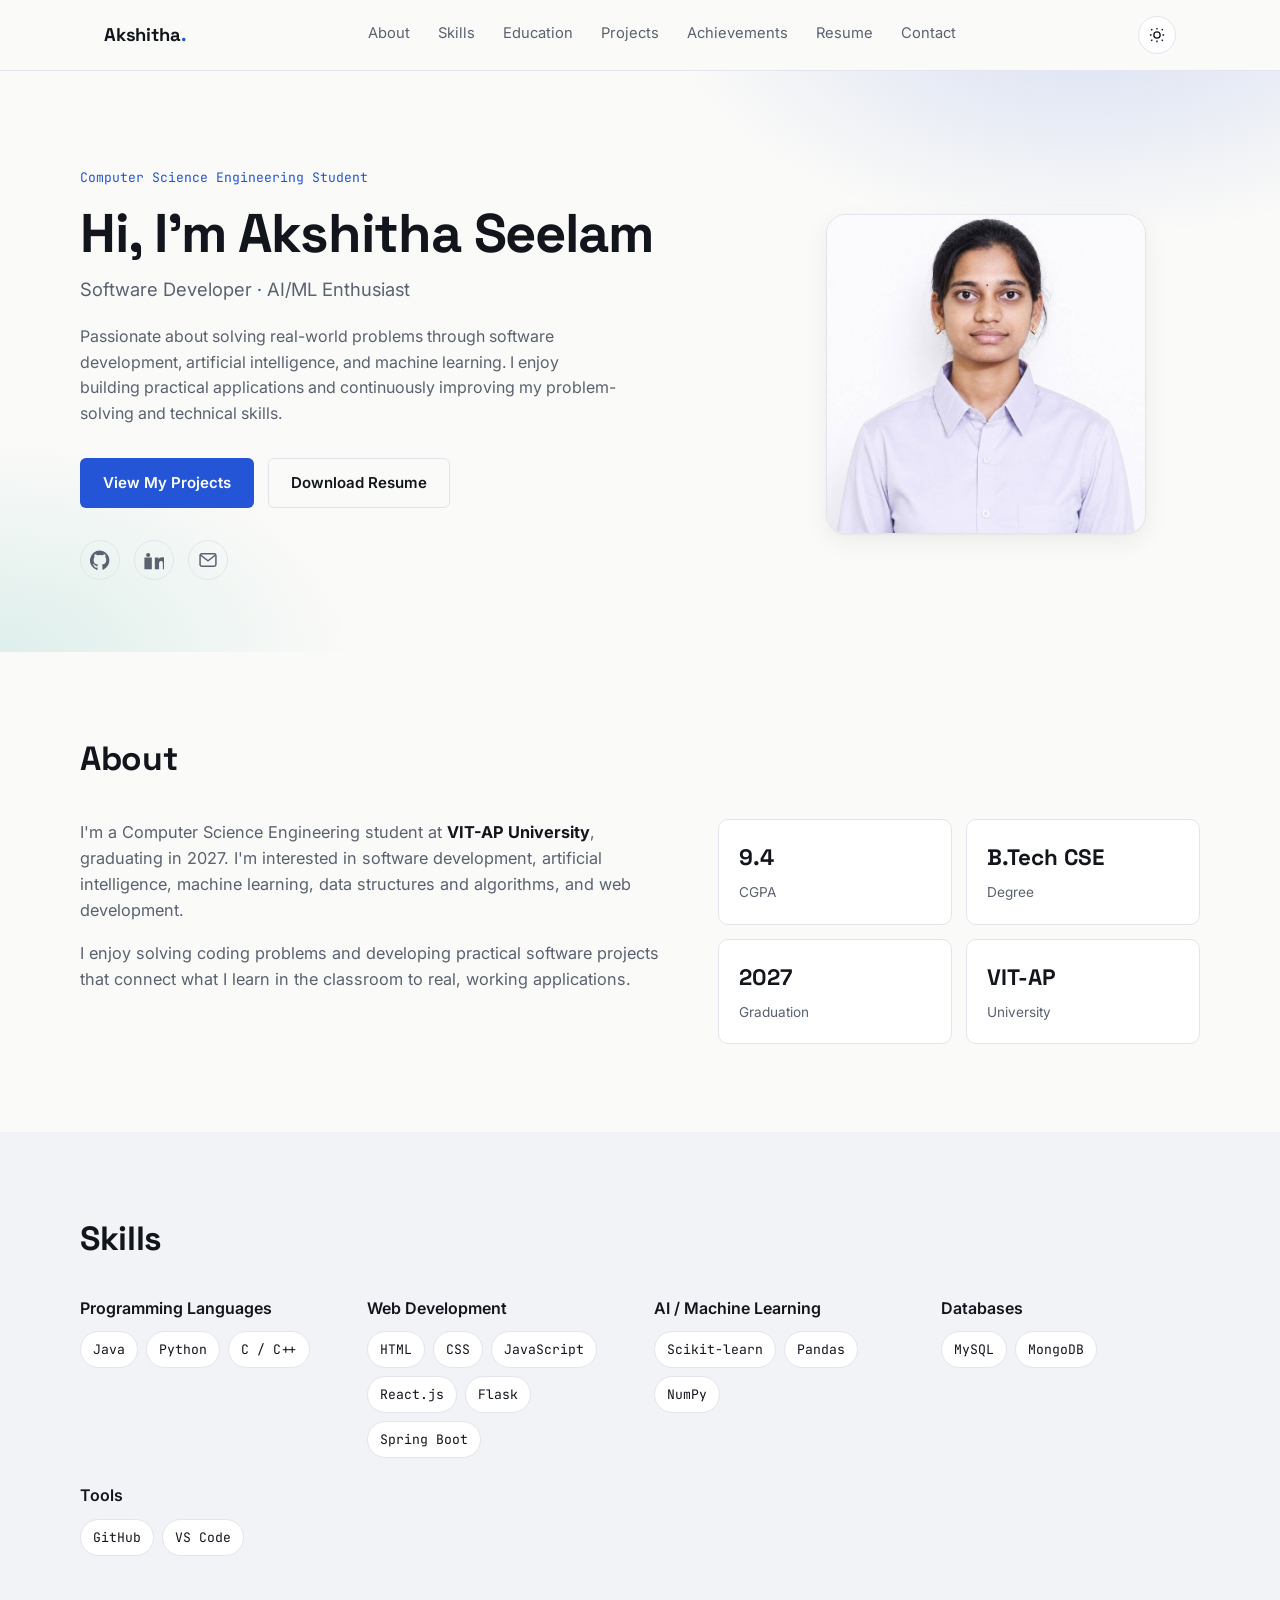
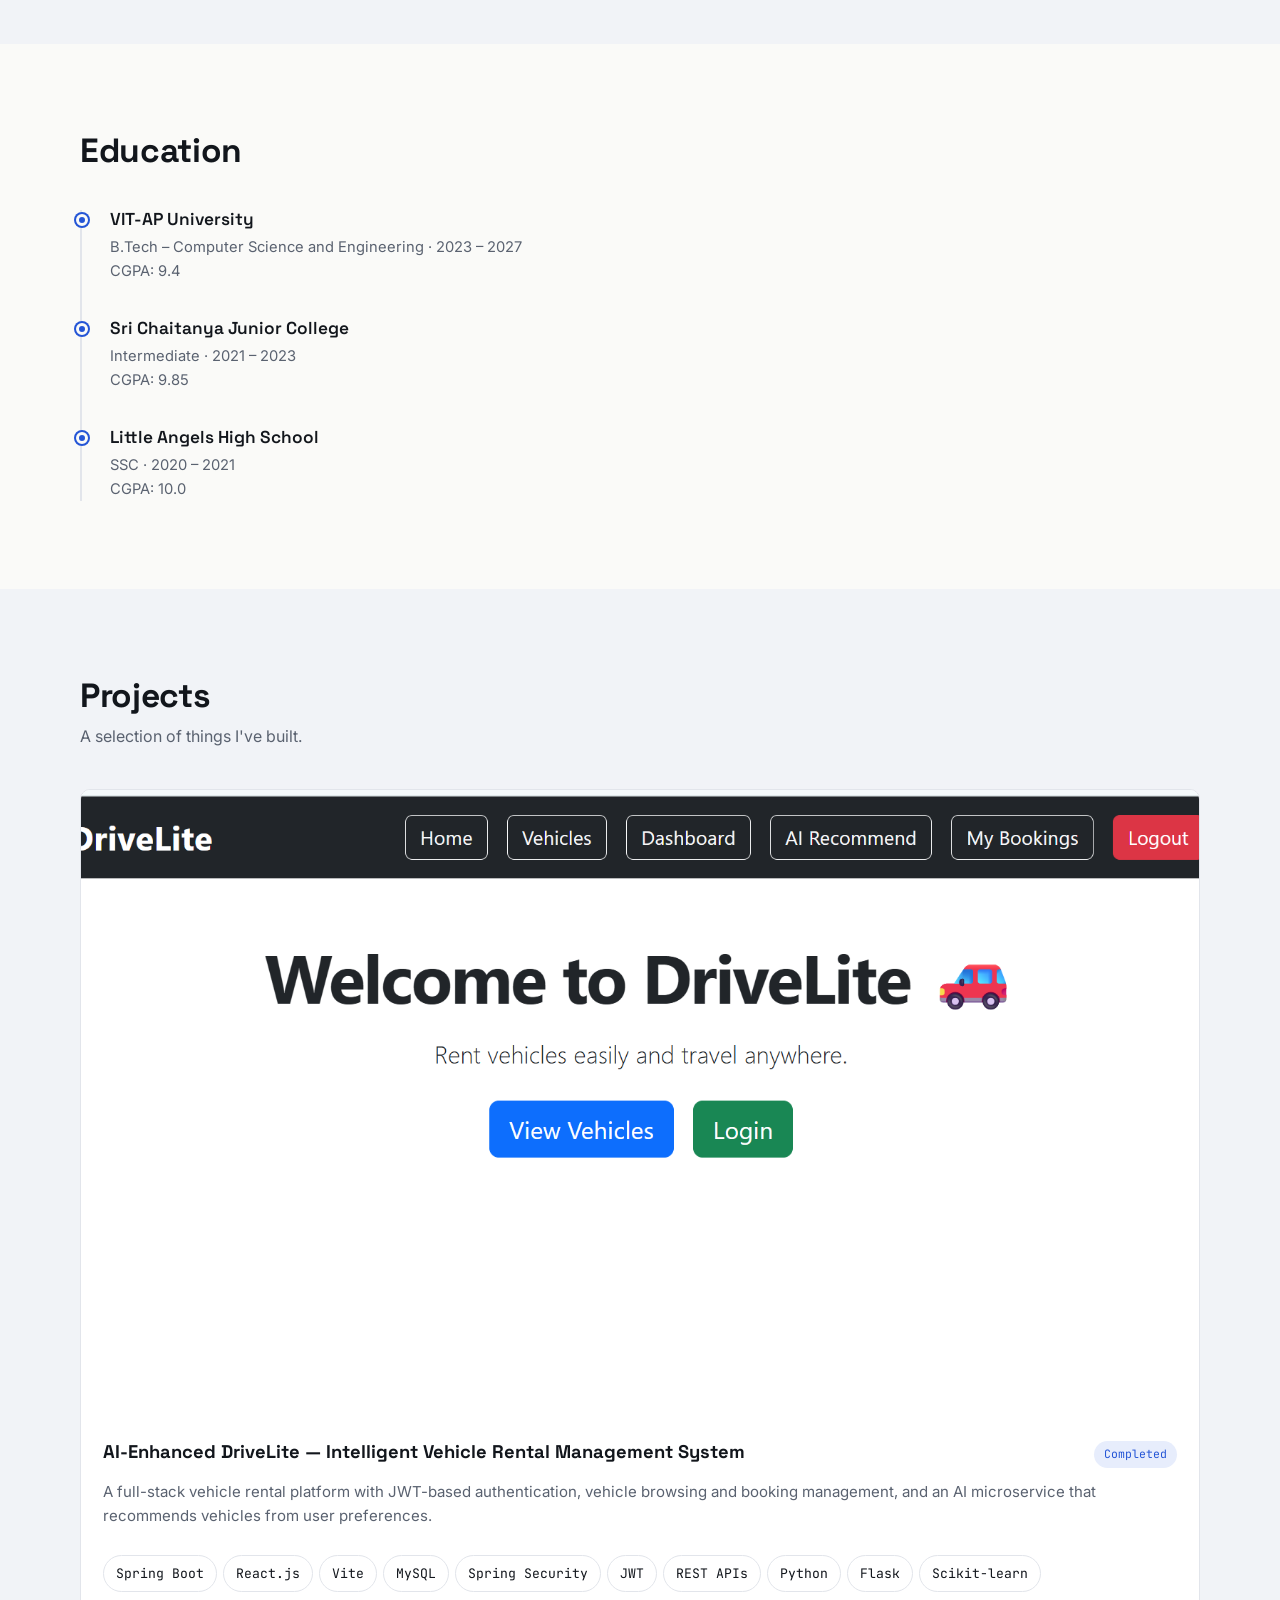
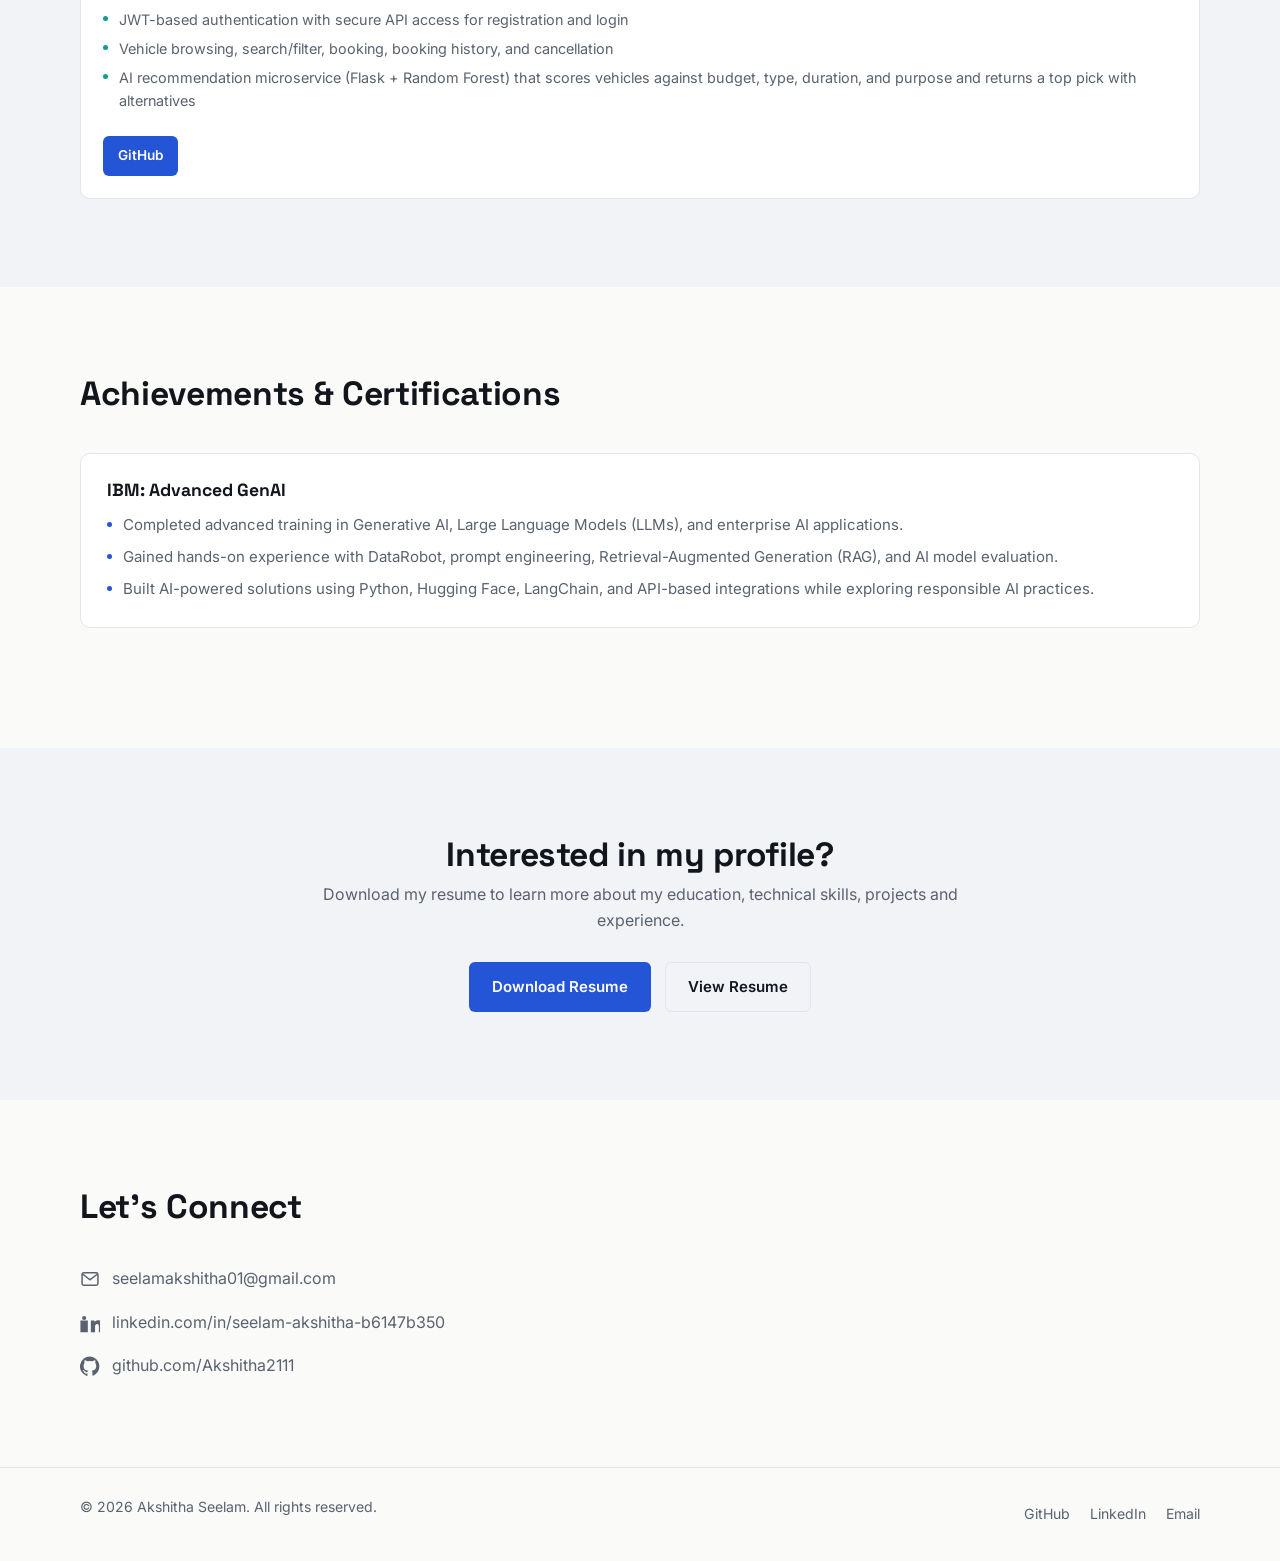
==== commit 2280010e: "Update contact details and LinkedIn URL" ====
--- a/index.html
+++ b/index.html
@@ -279,34 +279,6 @@
             github.com/Akshitha2111
           </a>
         </div>
-
-        <form class="contact-form" id="contactForm" novalidate>
-          <div class="field">
-            <label for="name">Name</label>
-            <input type="text" id="name" name="name" required minlength="2" autocomplete="name" />
-            <span class="field__error" id="nameError"></span>
-          </div>
-
-          <div class="field">
-            <label for="email">Email</label>
-            <input type="email" id="email" name="email" required autocomplete="email" />
-            <span class="field__error" id="emailError"></span>
-          </div>
-
-          <div class="field">
-            <label for="message">Message</label>
-            <textarea id="message" name="message" rows="5" required minlength="10"></textarea>
-            <span class="field__error" id="messageError"></span>
-          </div>
-
-          <!--
-            No backend is connected yet. To make this form functional, connect it to
-            Formspree, EmailJS, or your own backend endpoint and update the form's
-            submit handler in script.js (see handleContactSubmit()).
-          -->
-          <button type="submit" class="btn btn--primary btn--full">Send Message</button>
-          <p class="form__status" id="formStatus" role="status" aria-live="polite"></p>
-        </form>
       </div>
     </div>
   </section>
--- a/style.css
+++ b/style.css
@@ -431,7 +431,8 @@
 /* Contact */
 .contact__grid {
   display: grid;
-  grid-template-columns: 0.8fr 1.2fr;
+  grid-template-columns: 1fr;
+  max-width: 480px;
   gap: 48px;
 }
 .contact__info { display: flex; flex-direction: column; gap: 18px; }
